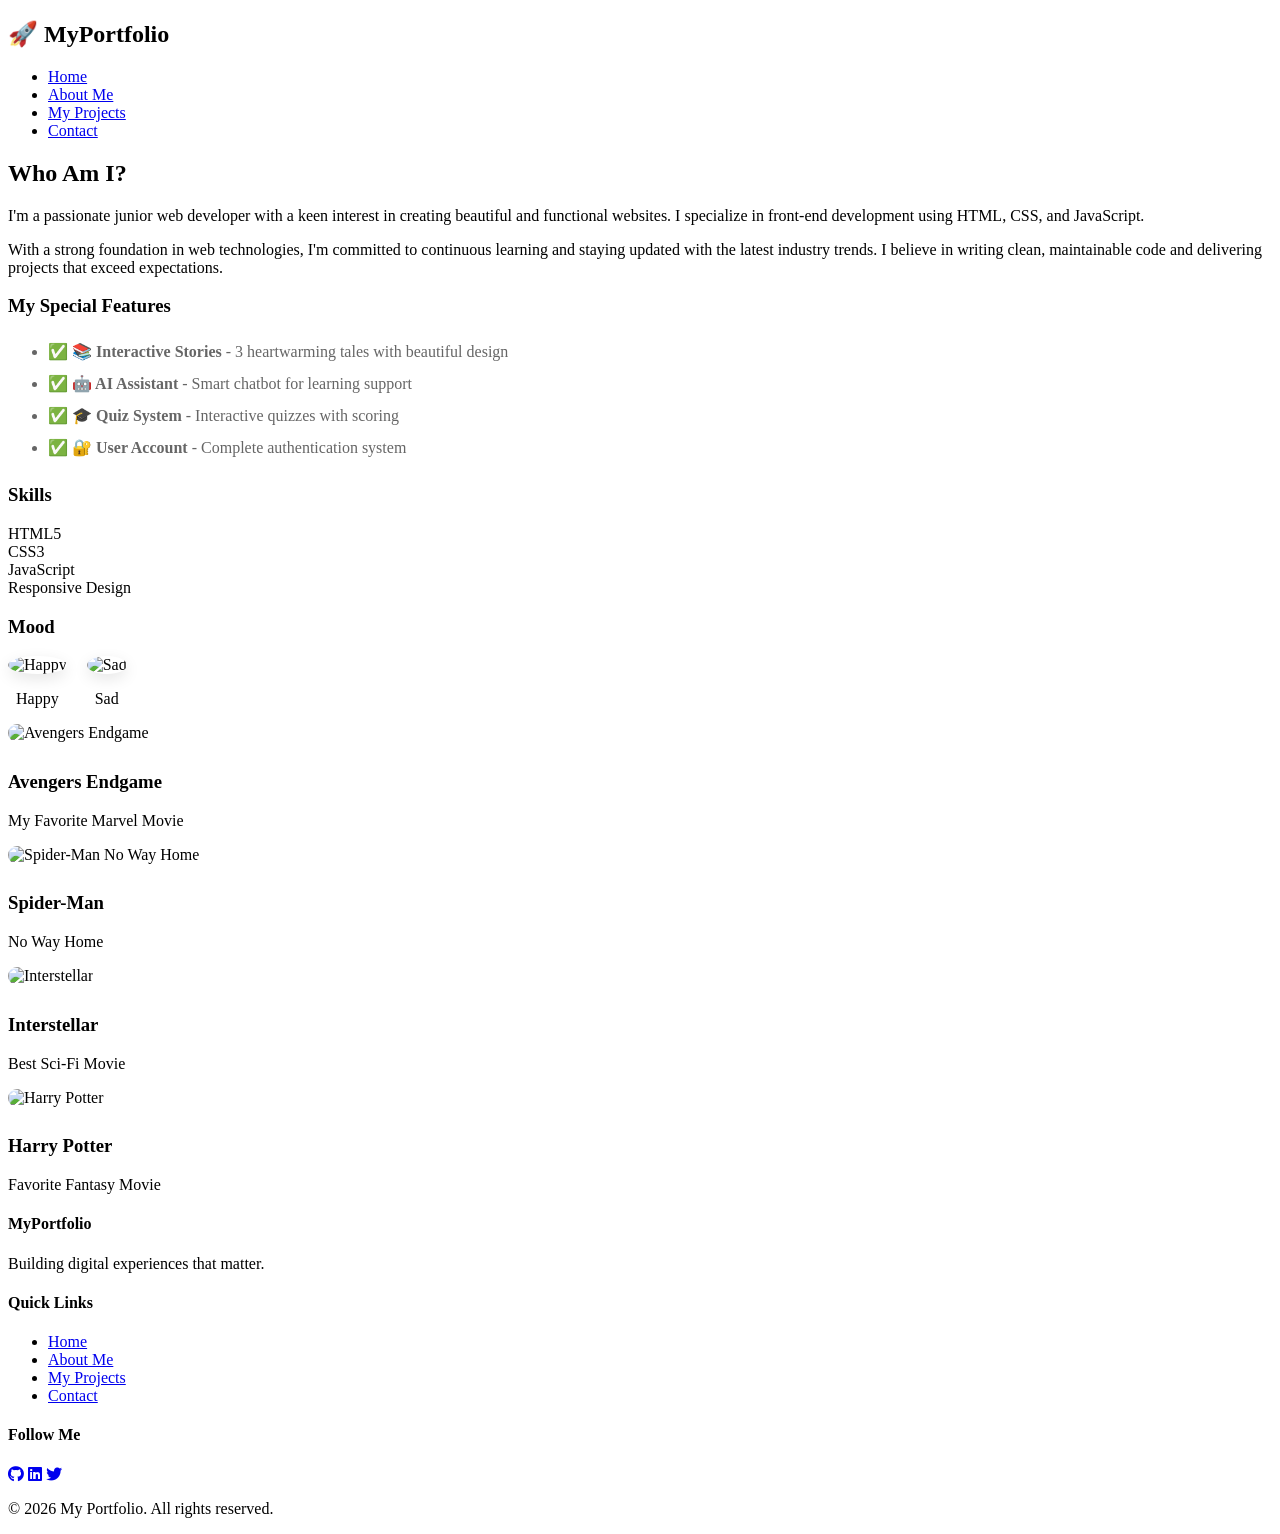
==== about.html @ b83ccd3d "Add files via upload" ====
<!DOCTYPE html>
<html lang="en">
<head>
    <meta charset="UTF-8">
    <meta name="viewport" content="width=device-width, initial-scale=1.0">
    <title>About Me - My Portfolio</title>
    <link rel="stylesheet" href="css/styles.css">
    <link rel="stylesheet" href="https://cdnjs.cloudflare.com/ajax/libs/font-awesome/6.4.0/css/all.min.css">
</head>
<body>
    <nav class="navbar">
        <div class="container">
            <div class="nav-wrapper">
                <div class="logo">
                    <h2>🚀 MyPortfolio</h2>
                </div>
                <ul class="nav-menu" id="navMenu">
                    <li><a href="index.html">Home</a></li>
                    <li><a href="about.html" class="active">About Me</a></li>
                    <li><a href="projects.html">My Projects</a></li>
                    <li><a href="contact.html">Contact</a></li>
                </ul>
                <div class="hamburger" id="hamburger">
                    <span></span>
                    <span></span>
                    <span></span>
                </div>
            </div>
        </div>
    </nav>


    <section class="about-content">
        <div class="container">
            <div class="about-grid">
                <div class="about-text">
                    <h2>Who Am I?</h2>         
                    <p>I'm a passionate junior web developer with a keen interest in creating beautiful and functional websites. I specialize in front-end development using HTML, CSS, and JavaScript.</p>
                    <p>With a strong foundation in web technologies, I'm committed to continuous learning and staying updated with the latest industry trends. I believe in writing clean, maintainable code and delivering projects that exceed expectations.</p>
                    
                    <h3>My Special Features</h3>
                    <ul style="color: #666; line-height: 2; margin-bottom: 20px;">
                        <li>✅ <strong>📚 Interactive Stories</strong> - 3 heartwarming tales with beautiful design</li>
                        <li>✅ <strong>🤖 AI Assistant</strong> - Smart chatbot for learning support</li>
                        <li>✅ <strong>🎓 Quiz System</strong> - Interactive quizzes with scoring</li>
                        <li>✅ <strong>🔐 User Account</strong> - Complete authentication system</li>
                    </ul>

                    <h3>Skills</h3>
                    <div class="skills-list">
                        <div class="skill-item">
                            <span>HTML5</span>
                            <div class="skill-bar">
                                <div class="skill-progress" style="width: 90%"></div>
                            </div>
                        </div>
                        <div class="skill-item">
                            <span>CSS3</span>
                            <div class="skill-bar">
                                <div class="skill-progress" style="width: 85%"></div>
                            </div>
                        </div>
                        <div class="skill-item">
                            <span>JavaScript</span>
                            <div class="skill-bar">
                                <div class="skill-progress" style="width: 80%"></div>
                            </div>
                        </div>
                        <div class="skill-item">
                            <span>Responsive Design</span>
                            <div class="skill-bar">
                                <div class="skill-progress" style="width: 88%"></div>
                            </div>
                        </div>
                    </div>

                    <!-- Mood Section -->
                       <h3>Mood</h3>
                <div class="mood-container" style="display:flex; gap:20px; margin-top:15px;">
                    <div class="mood-item" style="text-align:center;">
                        <img src="images/happy.jpg" alt="Happy" style="width:200px; height:200px; border-radius:50%; box-shadow:0 5px 15px rgba(0,0,0,0.1);">
                        <p>Happy</p>
                    </div>
                    <div class="mood-item" style="text-align:center;">
                        <img src="images/sad.jpg" alt="Sad" style="width:200px; height:200px; border-radius:50%; box-shadow:0 5px 15px rgba(0,0,0,0.1);">
                        <p>Sad</p>
                    </div>
                </div>

            </div>
            
                <div class="about-stats">
                    <div class="stat-card">
                        <img src="images/av.jpg" alt="Avengers Endgame" style="width:100%; border-radius:10px; margin-bottom:10px;">
                        <h3>Avengers Endgame</h3>
                        <p>My Favorite Marvel Movie</p>
                    </div>

                    <div class="stat-card">
                        <img src="images/sm.jpg" alt="Spider-Man No Way Home" style="width:100%; border-radius:10px; margin-bottom:10px;">
                        <h3>Spider-Man</h3>
                        <p>No Way Home</p>
                    </div>

                    <div class="stat-card">
                        <img src="images/in.avif" alt="Interstellar" style="width:100%; border-radius:10px; margin-bottom:10px;">
                        <h3>Interstellar</h3>
                        <p>Best Sci-Fi Movie</p>
                    </div>

                    <div class="stat-card">
                        <img src="images/hp.webp" alt="Harry Potter" style="width:100%; border-radius:10px; margin-bottom:10px;">
                        <h3>Harry Potter</h3>
                        <p>Favorite Fantasy Movie</p>
                    </div>
                </div>
            </div>
        </div>
    </section>

    <footer class="footer">
        <div class="container">
            <div class="footer-content">
                <div class="footer-section">
                    <h4>MyPortfolio</h4>
                    <p>Building digital experiences that matter.</p>
                </div>
                <div class="footer-section">
                    <h4>Quick Links</h4>
                    <ul>
                        <li><a href="index.html">Home</a></li>
                        <li><a href="about.html">About Me</a></li>
                        <li><a href="projects.html">My Projects</a></li>
                        <li><a href="contact.html">Contact</a></li>
                    </ul>
                </div>
                <div class="footer-section">
                    <h4>Follow Me</h4>
                    <div class="social-links">
                        <a href="#"><i class="fab fa-github"></i></a>
                        <a href="#"><i class="fab fa-linkedin"></i></a>
                        <a href="#"><i class="fab fa-twitter"></i></a>
                    </div>
                </div>
            </div>
            <div class="footer-bottom">
                <p>&copy; 2026 My Portfolio. All rights reserved.</p>
            </div>
        </div>
    </footer>

    <script src="js/script.js"></script>
</body>
</html>
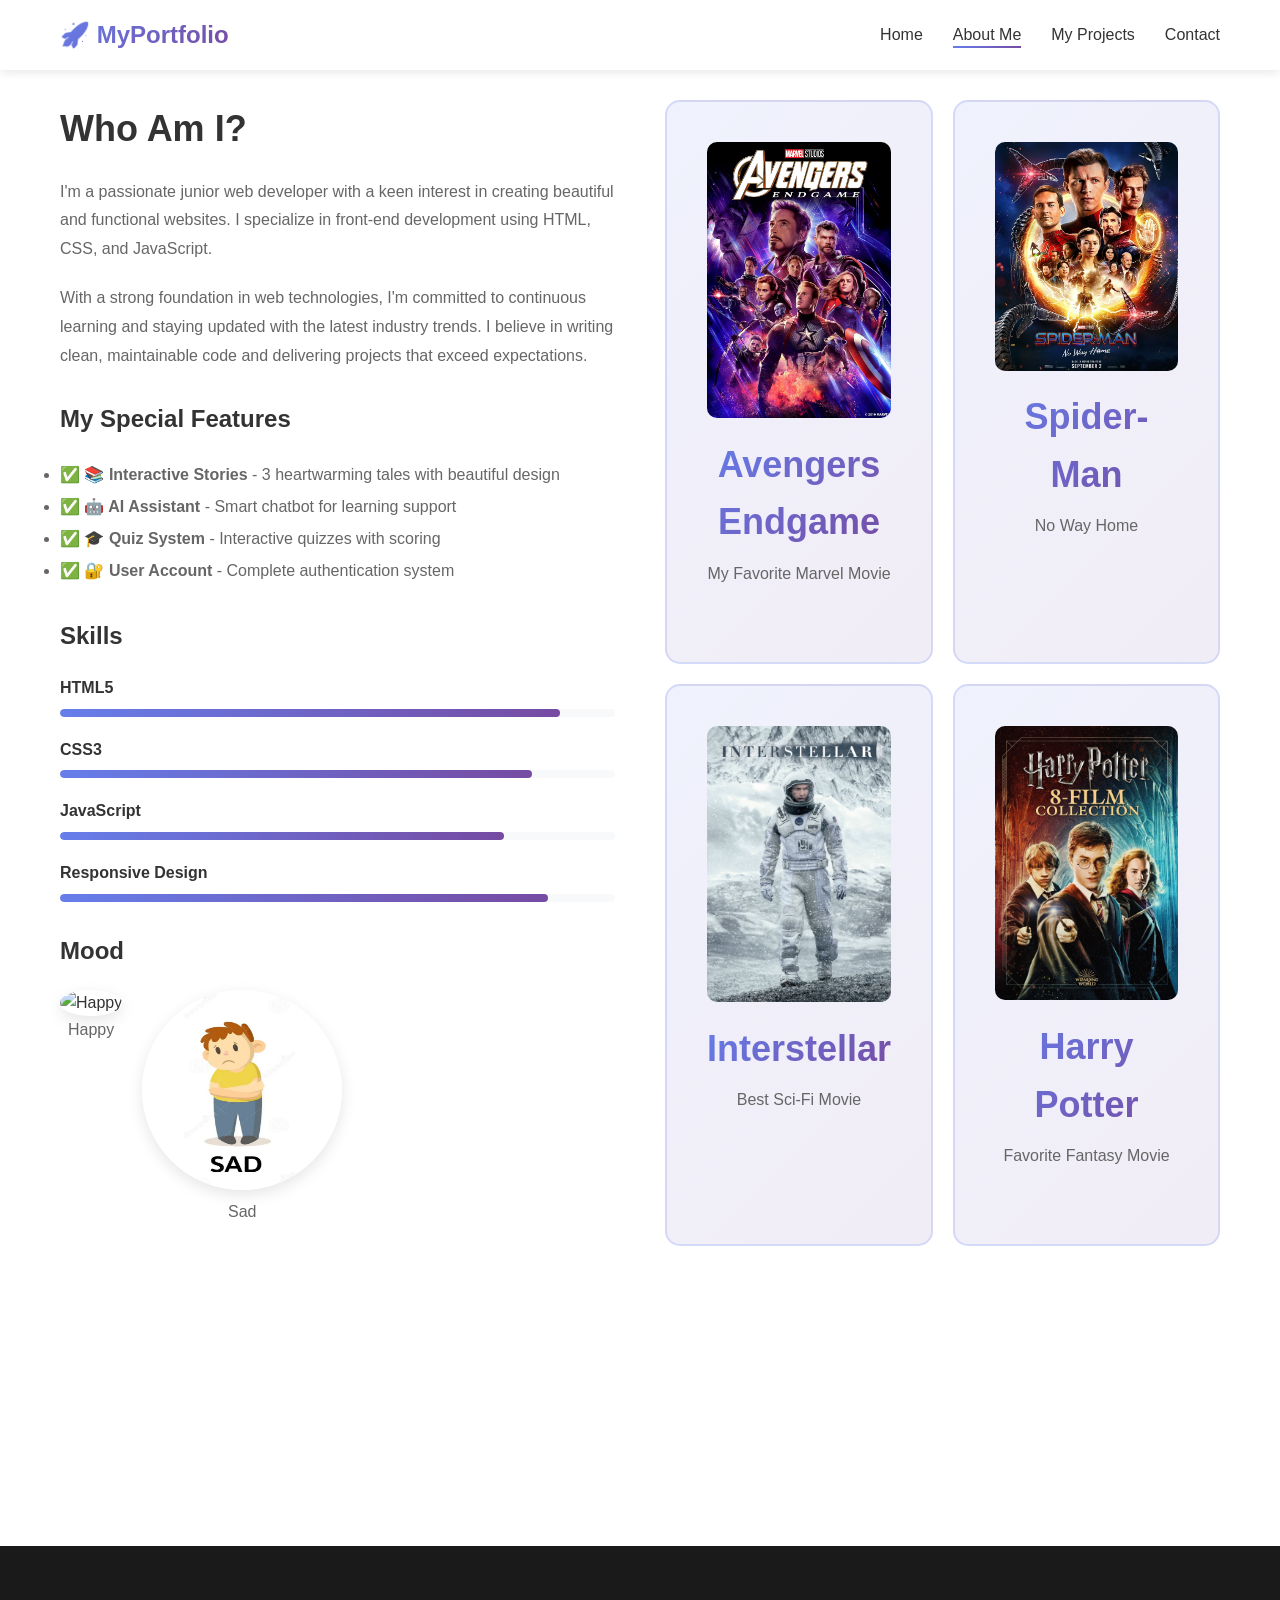
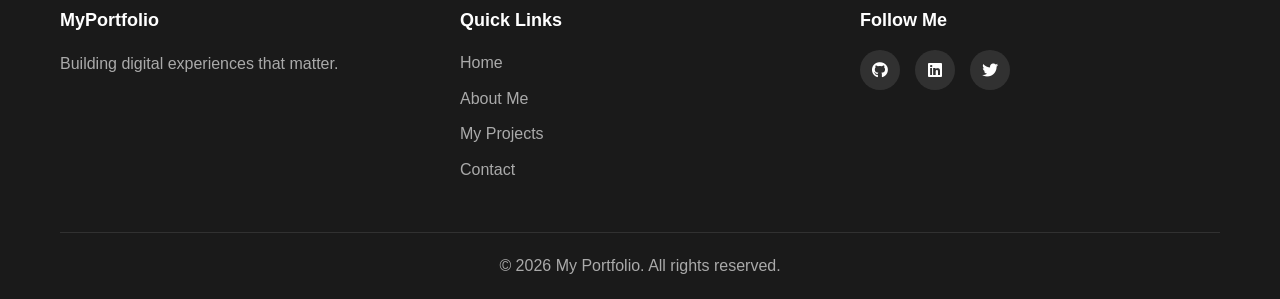
==== commit bd0aac54: "Update about.html" ====
--- a/about.html
+++ b/about.html
@@ -82,7 +82,7 @@
                         <p>Happy</p>
                     </div>
                     <div class="mood-item" style="text-align:center;">
-                        <img src="images/sad.jpg" alt="Sad" style="width:200px; height:200px; border-radius:50%; box-shadow:0 5px 15px rgba(0,0,0,0.1);">
+                        <img src="image/sad.jpg" alt="Sad" style="width:200px; height:200px; border-radius:50%; box-shadow:0 5px 15px rgba(0,0,0,0.1);">
                         <p>Sad</p>
                     </div>
                 </div>
@@ -91,25 +91,25 @@
             
                 <div class="about-stats">
                     <div class="stat-card">
-                        <img src="images/av.jpg" alt="Avengers Endgame" style="width:100%; border-radius:10px; margin-bottom:10px;">
+                        <img src="image/av.jpg" alt="Avengers Endgame" style="width:100%; border-radius:10px; margin-bottom:10px;">
                         <h3>Avengers Endgame</h3>
                         <p>My Favorite Marvel Movie</p>
                     </div>
 
                     <div class="stat-card">
-                        <img src="images/sm.jpg" alt="Spider-Man No Way Home" style="width:100%; border-radius:10px; margin-bottom:10px;">
+                        <img src="image/sm.jpg" alt="Spider-Man No Way Home" style="width:100%; border-radius:10px; margin-bottom:10px;">
                         <h3>Spider-Man</h3>
                         <p>No Way Home</p>
                     </div>
 
                     <div class="stat-card">
-                        <img src="images/in.avif" alt="Interstellar" style="width:100%; border-radius:10px; margin-bottom:10px;">
+                        <img src="image/in.avif" alt="Interstellar" style="width:100%; border-radius:10px; margin-bottom:10px;">
                         <h3>Interstellar</h3>
                         <p>Best Sci-Fi Movie</p>
                     </div>
 
                     <div class="stat-card">
-                        <img src="images/hp.webp" alt="Harry Potter" style="width:100%; border-radius:10px; margin-bottom:10px;">
+                        <img src="image/hp.webp" alt="Harry Potter" style="width:100%; border-radius:10px; margin-bottom:10px;">
                         <h3>Harry Potter</h3>
                         <p>Favorite Fantasy Movie</p>
                     </div>
@@ -151,4 +151,4 @@
 
     <script src="js/script.js"></script>
 </body>
-</html>+</html>
--- a/css/styles.css
+++ b/css/styles.css
@@ -0,0 +1,875 @@
+:root {
+    --primary-color: #667eea;
+    --secondary-color: #764ba2;
+    --accent-color: #f093fb;
+    --text-color: #333;
+    --light-bg: #f8f9fa;
+    --white: #ffffff;
+    --border-color: #e1e8ed;
+    --success-color: #10b981;
+    --error-color: #ef4444;
+    --warning-color: #f59e0b;
+    --transition: all 0.3s ease;
+    --box-shadow: 0 10px 30px rgba(0, 0, 0, 0.1);
+    --box-shadow-hover: 0 20px 40px rgba(0, 0, 0, 0.15);
+}
+
+* { margin: 0; padding: 0; box-sizing: border-box; }
+body { font-family: 'Segoe UI', Tahoma, Geneva, Verdana, sans-serif; color: var(--text-color); background-color: var(--white); line-height: 1.6; }
+html { scroll-behavior: smooth; }
+.container { max-width: 1200px; margin: 0 auto; padding: 0 20px; }
+
+/* Navigation */
+.navbar {
+    position: fixed;
+    top: 0;
+    left: 0;
+    right: 0;
+    background: var(--white);
+    box-shadow: 0 2px 10px rgba(0, 0, 0, 0.1);
+    z-index: 1000;
+    transition: var(--transition);
+}
+
+.nav-wrapper {
+    display: flex;
+    justify-content: space-between;
+    align-items: center;
+    height: 70px;
+}
+
+.logo h2 {
+    background: linear-gradient(135deg, var(--primary-color), var(--secondary-color));
+    -webkit-background-clip: text;
+    -webkit-text-fill-color: transparent;
+    background-clip: text;
+    font-size: 24px;
+    font-weight: 700;
+}
+
+.nav-menu {
+    display: flex;
+    list-style: none;
+    gap: 30px;
+    align-items: center;
+}
+
+.nav-menu a {
+    text-decoration: none;
+    color: var(--text-color);
+    font-weight: 500;
+    position: relative;
+    transition: var(--transition);
+}
+
+.nav-menu a::after {
+    content: '';
+    position: absolute;
+    bottom: -5px;
+    left: 0;
+    width: 0;
+    height: 2px;
+    background: linear-gradient(135deg, var(--primary-color), var(--secondary-color));
+    transition: var(--transition);
+}
+
+.nav-menu a:hover::after,
+.nav-menu a.active::after {
+    width: 100%;
+}
+
+.btn-login {
+    background: linear-gradient(135deg, var(--primary-color), var(--secondary-color));
+    color: var(--white) !important;
+    padding: 8px 20px;
+    border-radius: 25px;
+    transition: var(--transition);
+}
+
+.btn-login:hover {
+    transform: translateY(-2px);
+    box-shadow: 0 5px 15px rgba(102, 126, 234, 0.4);
+}
+
+.hamburger {
+    display: none;
+    flex-direction: column;
+    cursor: pointer;
+    gap: 6px;
+}
+
+.hamburger span {
+    width: 25px;
+    height: 3px;
+    background: var(--text-color);
+    border-radius: 3px;
+    transition: var(--transition);
+}
+
+.hamburger.active span:nth-child(1) {
+    transform: rotate(45deg) translate(10px, 10px);
+}
+
+.hamburger.active span:nth-child(2) {
+    opacity: 0;
+}
+
+.hamburger.active span:nth-child(3) {
+    transform: rotate(-45deg) translate(7px, -7px);
+}
+
+/* Buttons */
+.btn {
+    display: inline-block;
+    padding: 12px 30px;
+    border-radius: 25px;
+    text-decoration: none;
+    font-weight: 600;
+    border: none;
+    cursor: pointer;
+    transition: var(--transition);
+    text-align: center;
+    font-size: 14px;
+}
+
+.btn-primary {
+    background: linear-gradient(135deg, var(--primary-color), var(--secondary-color));
+    color: var(--white);
+}
+
+.btn-primary:hover {
+    transform: translateY(-2px);
+    box-shadow: 0 10px 20px rgba(102, 126, 234, 0.4);
+}
+
+.btn-secondary {
+    background: var(--light-bg);
+    color: var(--primary-color);
+    border: 2px solid var(--primary-color);
+}
+
+.btn-secondary:hover {
+    background: var(--primary-color);
+    color: var(--white);
+}
+
+.btn-small {
+    padding: 8px 16px;
+    font-size: 12px;
+}
+
+/* Hero Section */
+.hero {
+    margin-top: 70px;
+    padding: 100px 0;
+    background: linear-gradient(135deg, rgba(102, 126, 234, 0.1), rgba(118, 75, 162, 0.1));
+    overflow: hidden;
+}
+
+.hero .container {
+    display: grid;
+    grid-template-columns: 1fr 1fr;
+    align-items: center;
+    gap: 50px;
+}
+
+.hero-title {
+    font-size: 56px;
+    line-height: 1.2;
+    margin-bottom: 20px;
+    background: linear-gradient(135deg, var(--primary-color), var(--secondary-color));
+    -webkit-background-clip: text;
+    -webkit-text-fill-color: transparent;
+    background-clip: text;
+}
+
+.hero-subtitle {
+    font-size: 18px;
+    color: #666;
+    margin-bottom: 30px;
+}
+
+.hero-buttons {
+    display: flex;
+    gap: 20px;
+    flex-wrap: wrap;
+}
+
+.hero-image {
+    display: flex;
+    justify-content: center;
+    align-items: center;
+}
+
+.avatar {
+    width: 300px;
+    height: 300px;
+    border-radius: 50%;
+    background: linear-gradient(135deg, var(--primary-color), var(--secondary-color));
+    display: flex;
+    align-items: center;
+    justify-content: center;
+    font-size: 100px;
+    color: var(--white);
+    box-shadow: 0 20px 50px rgba(102, 126, 234, 0.3);
+    animation: float 3s ease-in-out infinite;
+}
+
+@keyframes float {
+    0%, 100% { transform: translateY(0px); }
+    50% { transform: translateY(-20px); }
+}
+
+/* Features */
+.features {
+    padding: 100px 0;
+    background: var(--light-bg);
+}
+
+.features h2 {
+    text-align: center;
+    font-size: 40px;
+    margin-bottom: 50px;
+    color: var(--text-color);
+}
+
+.features-grid {
+    display: grid;
+    grid-template-columns: repeat(auto-fit, minmax(300px, 1fr));
+    gap: 30px;
+}
+
+.feature-card {
+    background: var(--white);
+    padding: 40px 30px;
+    border-radius: 15px;
+    text-align: center;
+    box-shadow: 0 5px 20px rgba(0, 0, 0, 0.08);
+    transition: var(--transition);
+}
+
+.feature-card:hover {
+    transform: translateY(-10px);
+    box-shadow: var(--box-shadow-hover);
+}
+
+.feature-icon {
+    font-size: 50px;
+    background: linear-gradient(135deg, var(--primary-color), var(--secondary-color));
+    -webkit-background-clip: text;
+    -webkit-text-fill-color: transparent;
+    background-clip: text;
+    margin-bottom: 20px;
+}
+
+.feature-card h3 {
+    font-size: 22px;
+    margin-bottom: 15px;
+    color: var(--text-color);
+}
+
+.feature-card p {
+    color: #666;
+    line-height: 1.8;
+}
+
+/* About Section */
+.about-hero {
+    margin-top: 70px;
+    padding: 80px 0;
+    background: linear-gradient(135deg, rgba(102, 126, 234, 0.1), rgba(118, 75, 162, 0.1));
+    text-align: center;
+}
+
+.about-hero h1 {
+    font-size: 48px;
+    margin-bottom: 15px;
+    background: linear-gradient(135deg, var(--primary-color), var(--secondary-color));
+    -webkit-background-clip: text;
+    -webkit-text-fill-color: transparent;
+    background-clip: text;
+}
+
+.about-content {
+    padding: 100px 0;
+}
+
+.about-grid {
+    display: grid;
+    grid-template-columns: 1fr 1fr;
+    gap: 50px;
+    margin-bottom: 100px;
+}
+
+.about-text h2 {
+    font-size: 36px;
+    margin-bottom: 20px;
+    color: var(--text-color);
+}
+
+.about-text p {
+    margin-bottom: 20px;
+    color: #666;
+    line-height: 1.8;
+}
+
+.about-text h3 {
+    font-size: 24px;
+    margin: 30px 0 20px;
+    color: var(--text-color);
+}
+
+.skills-list {
+    display: flex;
+    flex-direction: column;
+    gap: 20px;
+}
+
+.skill-item {
+    display: flex;
+    flex-direction: column;
+}
+
+.skill-item span {
+    font-weight: 600;
+    margin-bottom: 8px;
+    color: var(--text-color);
+}
+
+.skill-bar {
+    height: 8px;
+    background: var(--light-bg);
+    border-radius: 10px;
+    overflow: hidden;
+}
+
+.skill-progress {
+    height: 100%;
+    background: linear-gradient(90deg, var(--primary-color), var(--secondary-color));
+    border-radius: 10px;
+    transition: width 1s ease;
+}
+
+.about-stats {
+    display: grid;
+    grid-template-columns: 1fr 1fr;
+    gap: 20px;
+}
+
+.stat-card {
+    background: linear-gradient(135deg, rgba(102, 126, 234, 0.1), rgba(118, 75, 162, 0.1));
+    padding: 40px;
+    border-radius: 15px;
+    text-align: center;
+    border: 2px solid rgba(102, 126, 234, 0.2);
+}
+
+.stat-card h3 {
+    font-size: 36px;
+    background: linear-gradient(135deg, var(--primary-color), var(--secondary-color));
+    -webkit-background-clip: text;
+    -webkit-text-fill-color: transparent;
+    background-clip: text;
+    margin-bottom: 10px;
+}
+
+.stat-card p {
+    color: #666;
+}
+
+/* Projects Section */
+.projects-hero {
+    margin-top: 70px;
+    padding: 80px 0;
+    background: linear-gradient(135deg, rgba(102, 126, 234, 0.1), rgba(118, 75, 162, 0.1));
+    text-align: center;
+}
+
+.projects-hero h1 {
+    font-size: 48px;
+    margin-bottom: 15px;
+    background: linear-gradient(135deg, var(--primary-color), var(--secondary-color));
+    -webkit-background-clip: text;
+    -webkit-text-fill-color: transparent;
+    background-clip: text;
+}
+
+.projects-section {
+    padding: 100px 0;
+}
+
+.filter-buttons {
+    display: flex;
+    justify-content: center;
+    gap: 15px;
+    margin-bottom: 50px;
+    flex-wrap: wrap;
+}
+
+.filter-btn {
+    padding: 10px 25px;
+    border: 2px solid var(--border-color);
+    background: var(--white);
+    border-radius: 25px;
+    cursor: pointer;
+    font-weight: 600;
+    transition: var(--transition);
+    color: var(--text-color);
+}
+
+.filter-btn:hover,
+.filter-btn.active {
+    background: linear-gradient(135deg, var(--primary-color), var(--secondary-color));
+    color: var(--white);
+    border-color: transparent;
+}
+
+.projects-grid {
+    display: grid;
+    grid-template-columns: repeat(auto-fill, minmax(300px, 1fr));
+    gap: 30px;
+}
+
+.project-card {
+    background: var(--white);
+    border-radius: 15px;
+    overflow: hidden;
+    box-shadow: 0 5px 20px rgba(0, 0, 0, 0.08);
+    transition: var(--transition);
+    animation: fadeIn 0.5s ease;
+}
+
+@keyframes fadeIn {
+    from {
+        opacity: 0;
+        transform: translateY(20px);
+    }
+    to {
+        opacity: 1;
+        transform: translateY(0);
+    }
+}
+
+.project-card:hover {
+    transform: translateY(-10px);
+    box-shadow: var(--box-shadow-hover);
+}
+
+.project-image {
+    position: relative;
+    height: 250px;
+    overflow: hidden;
+}
+
+.placeholder-img {
+    width: 100%;
+    height: 100%;
+    transition: var(--transition);
+}
+
+.project-card:hover .placeholder-img {
+    transform: scale(1.1);
+}
+
+.project-overlay {
+    position: absolute;
+    top: 0;
+    left: 0;
+    right: 0;
+    bottom: 0;
+    background: rgba(0, 0, 0, 0.5);
+    display: flex;
+    align-items: center;
+    justify-content: center;
+    opacity: 0;
+    transition: var(--transition);
+}
+
+.project-card:hover .project-overlay {
+    opacity: 1;
+}
+
+.project-content {
+    padding: 25px;
+}
+
+.project-content h3 {
+    font-size: 20px;
+    margin-bottom: 10px;
+    color: var(--text-color);
+}
+
+.project-content p {
+    color: #666;
+    margin-bottom: 15px;
+    font-size: 14px;
+}
+
+.project-tags {
+    display: flex;
+    gap: 8px;
+    flex-wrap: wrap;
+}
+
+.tag {
+    display: inline-block;
+    background: var(--light-bg);
+    color: var(--primary-color);
+    padding: 5px 12px;
+    border-radius: 15px;
+    font-size: 12px;
+    font-weight: 600;
+}
+
+/* Contact Section */
+.contact-hero {
+    margin-top: 70px;
+    padding: 80px 0;
+    background: linear-gradient(135deg, rgba(102, 126, 234, 0.1), rgba(118, 75, 162, 0.1));
+    text-align: center;
+}
+
+.contact-hero h1 {
+    font-size: 48px;
+    margin-bottom: 15px;
+    background: linear-gradient(135deg, var(--primary-color), var(--secondary-color));
+    -webkit-background-clip: text;
+    -webkit-text-fill-color: transparent;
+    background-clip: text;
+}
+
+.contact-section {
+    padding: 100px 0;
+}
+
+.contact-grid {
+    display: grid;
+    grid-template-columns: 1fr 1fr;
+    gap: 50px;
+}
+
+.contact-info h2 {
+    font-size: 32px;
+    margin-bottom: 30px;
+    color: var(--text-color);
+}
+
+.info-item {
+    display: flex;
+    gap: 20px;
+    margin-bottom: 30px;
+}
+
+.info-icon {
+    width: 50px;
+    height: 50px;
+    background: linear-gradient(135deg, rgba(102, 126, 234, 0.1), rgba(118, 75, 162, 0.1));
+    border-radius: 10px;
+    display: flex;
+    align-items: center;
+    justify-content: center;
+    font-size: 24px;
+    color: var(--primary-color);
+    flex-shrink: 0;
+}
+
+.info-text h4 {
+    font-size: 16px;
+    margin-bottom: 5px;
+    color: var(--text-color);
+}
+
+.info-text p {
+    color: #666;
+}
+
+.contact-form-wrapper h2 {
+    font-size: 32px;
+    margin-bottom: 30px;
+    color: var(--text-color);
+}
+
+.contact-form {
+    display: flex;
+    flex-direction: column;
+    gap: 20px;
+}
+
+.form-group {
+    display: flex;
+    flex-direction: column;
+}
+
+.form-group label {
+    font-weight: 600;
+    margin-bottom: 8px;
+    color: var(--text-color);
+}
+
+.form-group input,
+.form-group textarea {
+    padding: 12px 15px;
+    border: 2px solid var(--border-color);
+    border-radius: 8px;
+    font-size: 14px;
+    font-family: inherit;
+    transition: var(--transition);
+}
+
+.form-group input:focus,
+.form-group textarea:focus {
+    outline: none;
+    border-color: var(--primary-color);
+    box-shadow: 0 0 0 3px rgba(102, 126, 234, 0.1);
+}
+
+.error-message {
+    color: var(--error-color);
+    font-size: 12px;
+    margin-top: 5px;
+    display: none;
+}
+
+.error-message.show {
+    display: block;
+}
+
+.success-message {
+    color: var(--success-color);
+    font-size: 14px;
+    margin-top: 10px;
+    display: none;
+    text-align: center;
+}
+
+.success-message.show {
+    display: block;
+}
+
+/* Quick Links */
+.quick-links {
+    display: flex;
+    gap: 15px;
+    margin-top: 25px;
+    flex-wrap: wrap;
+}
+
+.quick-link {
+    display: inline-flex;
+    align-items: center;
+    gap: 8px;
+    padding: 10px 20px;
+    background: rgba(102, 126, 234, 0.1);
+    border: 2px solid var(--primary-color);
+    border-radius: 25px;
+    color: var(--primary-color);
+    text-decoration: none;
+    font-weight: 600;
+    transition: var(--transition);
+}
+
+.quick-link:hover {
+    background: linear-gradient(135deg, var(--primary-color), var(--secondary-color));
+    color: var(--white);
+    border-color: transparent;
+    transform: translateY(-3px);
+}
+
+/* Footer */
+.footer {
+    background: #1a1a1a;
+    color: var(--white);
+    padding: 60px 0 20px;
+    margin-top: 100px;
+}
+
+.footer-content {
+    display: grid;
+    grid-template-columns: repeat(auto-fit, minmax(250px, 1fr));
+    gap: 40px;
+    margin-bottom: 40px;
+}
+
+.footer-section h4 {
+    font-size: 18px;
+    margin-bottom: 15px;
+}
+
+.footer-section p {
+    color: #aaa;
+    line-height: 1.8;
+}
+
+.footer-section ul {
+    list-style: none;
+}
+
+.footer-section ul li {
+    margin-bottom: 10px;
+}
+
+.footer-section ul li a {
+    color: #aaa;
+    text-decoration: none;
+    transition: var(--transition);
+}
+
+.footer-section ul li a:hover {
+    color: var(--primary-color);
+}
+
+.social-links {
+    display: flex;
+    gap: 15px;
+}
+
+.social-links a {
+    width: 40px;
+    height: 40px;
+    background: rgba(255, 255, 255, 0.1);
+    border-radius: 50%;
+    display: flex;
+    align-items: center;
+    justify-content: center;
+    color: var(--white);
+    text-decoration: none;
+    transition: var(--transition);
+}
+
+.social-links a:hover {
+    background: var(--primary-color);
+    transform: translateY(-3px);
+}
+
+.footer-bottom {
+    text-align: center;
+    padding-top: 20px;
+    border-top: 1px solid rgba(255, 255, 255, 0.1);
+    color: #aaa;
+}
+
+/* Responsive */
+@media (max-width: 768px) {
+    .hamburger {
+        display: flex;
+    }
+
+    .nav-menu {
+        position: fixed;
+        left: -100%;
+        top: 70px;
+        flex-direction: column;
+        background-color: var(--white);
+        width: 100%;
+        text-align: center;
+        transition: 0.3s;
+        gap: 0;
+        padding: 20px 0;
+        box-shadow: 0 10px 27px rgba(0, 0, 0, 0.05);
+    }
+
+    .nav-menu.active {
+        left: 0;
+    }
+
+    .nav-menu li {
+        padding: 15px 0;
+        border-bottom: 1px solid var(--border-color);
+    }
+
+    .hero .container {
+        grid-template-columns: 1fr;
+        padding: 20px 0;
+    }
+
+    .hero-title {
+        font-size: 40px;
+    }
+
+    .hero-buttons {
+        flex-direction: column;
+    }
+
+    .avatar {
+        width: 250px;
+        height: 250px;
+    }
+
+    .about-grid,
+    .contact-grid {
+        grid-template-columns: 1fr;
+    }
+
+    .about-stats {
+        grid-template-columns: 1fr 1fr;
+    }
+
+    .projects-grid {
+        grid-template-columns: 1fr;
+    }
+
+    .quick-links {
+        justify-content: center;
+    }
+
+    .quick-link {
+        padding: 8px 16px;
+        font-size: 14px;
+    }
+}
+
+@media (max-width: 480px) {
+    .hero-title {
+        font-size: 28px;
+    }
+
+    .btn {
+        padding: 10px 20px;
+        font-size: 12px;
+    }
+
+    .filter-btn {
+        padding: 8px 15px;
+        font-size: 12px;
+    }
+
+    .about-stats {
+        grid-template-columns: 1fr;
+    }
+}
+/* ==================== PROJECT CARD CURSOR ==================== */
+.project-card {
+    cursor: pointer;
+    position: relative;
+}
+
+.project-card::after {
+    content: '';
+    position: absolute;
+    top: 0;
+    left: 0;
+    right: 0;
+    bottom: 0;
+    background: transparent;
+    border-radius: 15px;
+    z-index: 5;
+    pointer-events: none;
+}
+
+.project-card:hover {
+    cursor: pointer;
+}
+
+.project-card * {
+    pointer-events: none;
+}
+/* ==================== PROJECT CARD LINK ==================== */
+.project-card-link {
+    text-decoration: none;
+    color: inherit;
+    display: block;
+}
+
+.project-card-link .project-card {
+    cursor: pointer;
+}
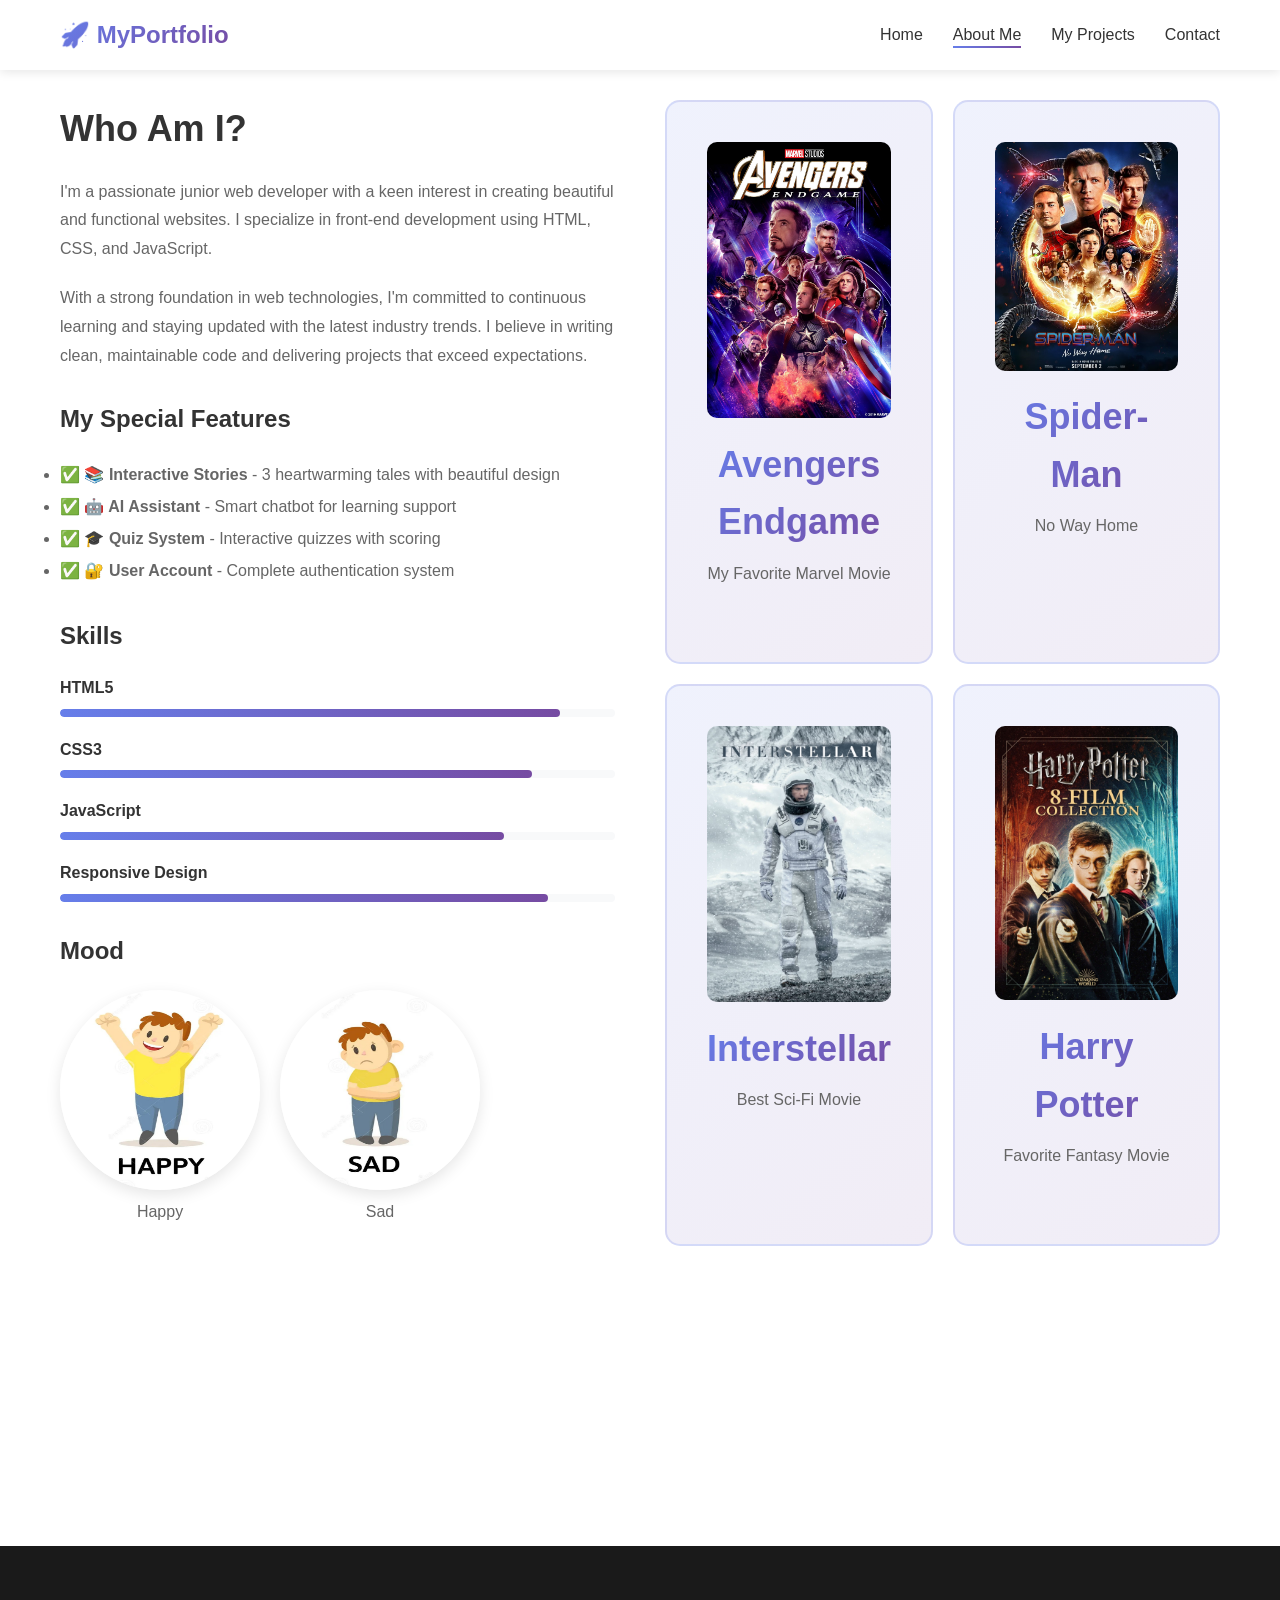
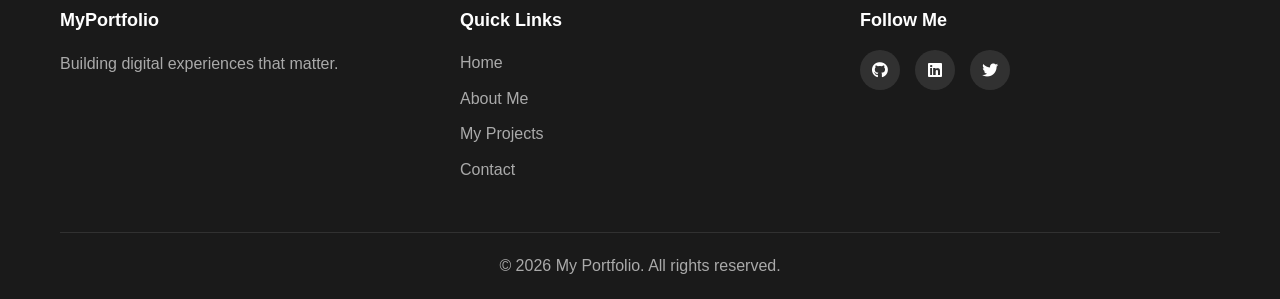
==== commit 25cda3f8: "Update about.html" ====
--- a/about.html
+++ b/about.html
@@ -78,7 +78,7 @@
                        <h3>Mood</h3>
                 <div class="mood-container" style="display:flex; gap:20px; margin-top:15px;">
                     <div class="mood-item" style="text-align:center;">
-                        <img src="images/happy.jpg" alt="Happy" style="width:200px; height:200px; border-radius:50%; box-shadow:0 5px 15px rgba(0,0,0,0.1);">
+                        <img src="image/happy.jpg" alt="Happy" style="width:200px; height:200px; border-radius:50%; box-shadow:0 5px 15px rgba(0,0,0,0.1);">
                         <p>Happy</p>
                     </div>
                     <div class="mood-item" style="text-align:center;">
